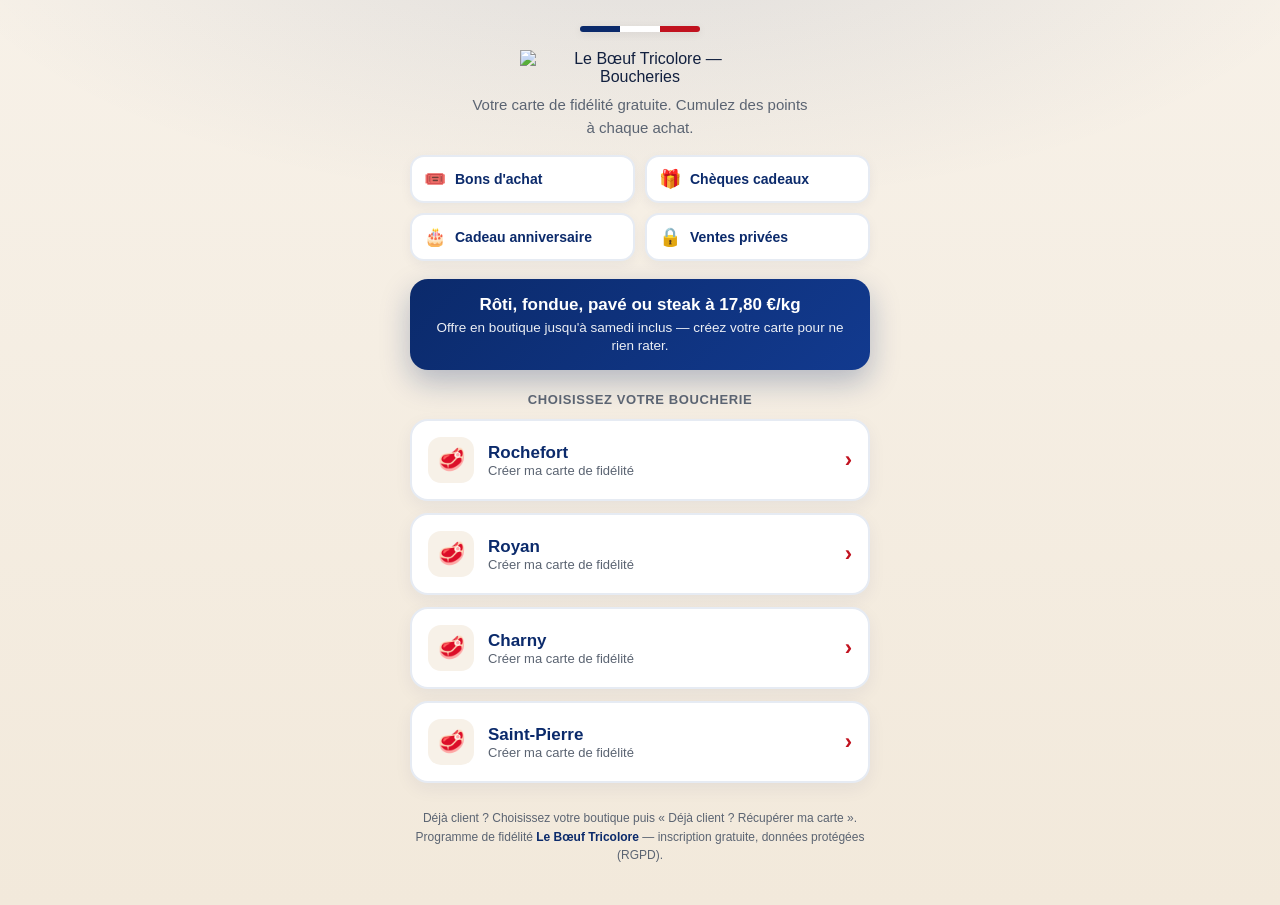
==== public/boeuf-tricolore.html @ 757d2f98 "Boeuf Tricolore campagne: vrai logo via URL officielle (net, HD)" ====
<!doctype html>
<html lang="fr">
<head>
<meta charset="utf-8">
<meta name="viewport" content="width=device-width, initial-scale=1, viewport-fit=cover">
<meta name="robots" content="noindex, nofollow">
<title>Le Bœuf Tricolore — Ma carte de fidélité</title>
<meta name="theme-color" content="#0B2A6B">
<style>
  :root{
    --navy:#0B2A6B; --navy-d:#081f4f; --red:#C1121F; --white:#ffffff;
    --cream:#f7f1e8; --ink:#12203f; --grey:#5b6472; --line:#e6ebf3;
  }
  *{box-sizing:border-box; -webkit-tap-highlight-color:transparent}
  html,body{margin:0}
  body{
    font-family:-apple-system,BlinkMacSystemFont,"Segoe UI",Roboto,Arial,sans-serif;
    color:var(--ink); min-height:100dvh;
    background:
      radial-gradient(1200px 500px at 50% -10%, rgba(11,42,107,.10), transparent 60%),
      linear-gradient(180deg, var(--cream), #f2e9db);
    display:flex; align-items:flex-start; justify-content:center; padding:26px 18px 40px;
  }
  .wrap{width:100%; max-width:460px}

  /* Bandeau tricolore */
  .flag{height:6px;border-radius:999px;overflow:hidden;display:flex;margin:0 auto 18px;max-width:120px;box-shadow:0 2px 8px rgba(0,0,0,.08)}
  .flag i{flex:1}.flag .b{background:#0B2A6B}.flag .w{background:#fff}.flag .r{background:#C1121F}

  .brand{text-align:center;margin-bottom:6px}
  .logo{
    width:82px;height:82px;border-radius:22px;margin:0 auto 14px;
    background:linear-gradient(160deg,var(--navy),var(--navy-d));
    color:#fff;display:flex;align-items:center;justify-content:center;
    font-weight:900;font-size:38px;letter-spacing:1px;
    box-shadow:0 14px 34px rgba(11,42,107,.35);
  }
  .logo-img{display:block;width:100%;max-width:240px;height:auto;margin:0 auto 8px}
  h1{font-size:25px;line-height:1.15;text-align:center;margin:6px 0 2px;color:var(--navy);font-weight:900}
  h1 .tri{color:var(--red)}
  .sub{text-align:center;color:var(--grey);font-size:15px;margin:0 auto 4px;max-width:340px;line-height:1.5}

  .perks{list-style:none;padding:0;margin:16px 0 2px;display:grid;grid-template-columns:1fr 1fr;gap:10px}
  .perks li{display:flex;align-items:center;gap:9px;background:#fff;border:2px solid var(--line);
    border-radius:14px;padding:11px 12px;font-size:14px;font-weight:700;color:var(--navy);
    box-shadow:0 4px 12px rgba(11,42,107,.05)}
  .perks li span{font-size:18px}

  .promo{
    margin:18px 0 20px;padding:16px 18px;border-radius:18px;
    background:linear-gradient(135deg,#0B2A6B,#123a8f);color:#fff;
    box-shadow:0 12px 30px rgba(11,42,107,.28);text-align:center
  }
  .promo b{display:block;font-size:17px;margin-bottom:3px}
  .promo span{font-size:13.5px;opacity:.92}

  .pick{font-size:13px;text-transform:uppercase;letter-spacing:.6px;color:var(--grey);
    font-weight:800;text-align:center;margin:22px 0 12px}

  .shops{display:grid;gap:12px}
  a.shop{
    display:flex;align-items:center;gap:14px;text-decoration:none;color:var(--ink);
    background:#fff;border:2px solid var(--line);border-radius:18px;padding:16px 16px;
    box-shadow:0 6px 18px rgba(11,42,107,.06);transition:transform .07s,border-color .15s,box-shadow .15s
  }
  a.shop:hover{border-color:var(--navy);box-shadow:0 12px 26px rgba(11,42,107,.14)}
  a.shop:active{transform:translateY(2px)}
  a.shop .pin{
    width:46px;height:46px;border-radius:13px;flex:0 0 auto;
    background:var(--cream);color:var(--navy);display:flex;align-items:center;justify-content:center;
    font-size:22px
  }
  a.shop .t{flex:1;min-width:0}
  a.shop .t b{display:block;font-size:17px;color:var(--navy);font-weight:800}
  a.shop .t span{display:block;font-size:13px;color:var(--grey)}
  a.shop .go{color:var(--red);font-size:22px;font-weight:900;flex:0 0 auto}

  .foot{margin-top:26px;text-align:center;color:var(--grey);font-size:12px;line-height:1.55}
  .foot b{color:var(--navy)}
</style>
</head>
<body>
  <div class="wrap">
    <div class="flag"><i class="b"></i><i class="w"></i><i class="r"></i></div>

    <div class="brand">
      <img class="logo-img" src="https://www.boucherie-rochefort.fr/assets/img/logo-boeuf-tricolore.png" alt="Le Bœuf Tricolore — Boucheries">
      <p class="sub">Votre carte de fidélité gratuite. Cumulez des points à chaque achat.</p>
    </div>

    <ul class="perks">
      <li><span>🎟️</span> Bons d'achat</li>
      <li><span>🎁</span> Chèques cadeaux</li>
      <li><span>🎂</span> Cadeau anniversaire</li>
      <li><span>🔒</span> Ventes privées</li>
    </ul>

    <div class="promo">
      <b>Rôti, fondue, pavé ou steak à 17,80 €/kg</b>
      <span>Offre en boutique jusqu'à samedi inclus — créez votre carte pour ne rien rater.</span>
    </div>

    <div class="pick">Choisissez votre boucherie</div>

    <div class="shops">
      <a class="shop" href="https://admin.my-foxengine.com/inscription.html?b=Rochefort">
        <span class="pin">🥩</span><span class="t"><b>Rochefort</b><span>Créer ma carte de fidélité</span></span><span class="go">›</span>
      </a>
      <a class="shop" href="https://admin.my-foxengine.com/inscription.html?b=Royan">
        <span class="pin">🥩</span><span class="t"><b>Royan</b><span>Créer ma carte de fidélité</span></span><span class="go">›</span>
      </a>
      <a class="shop" href="https://admin.my-foxengine.com/inscription.html?b=Charny">
        <span class="pin">🥩</span><span class="t"><b>Charny</b><span>Créer ma carte de fidélité</span></span><span class="go">›</span>
      </a>
      <a class="shop" href="https://admin.my-foxengine.com/inscription.html?b=Saint-Pierre">
        <span class="pin">🥩</span><span class="t"><b>Saint-Pierre</b><span>Créer ma carte de fidélité</span></span><span class="go">›</span>
      </a>
    </div>

    <div class="foot">
      Déjà client ? Choisissez votre boutique puis « Déjà client ? Récupérer ma carte ».<br>
      Programme de fidélité <b>Le Bœuf Tricolore</b> — inscription gratuite, données protégées (RGPD).
    </div>
  </div>
</body>
</html>
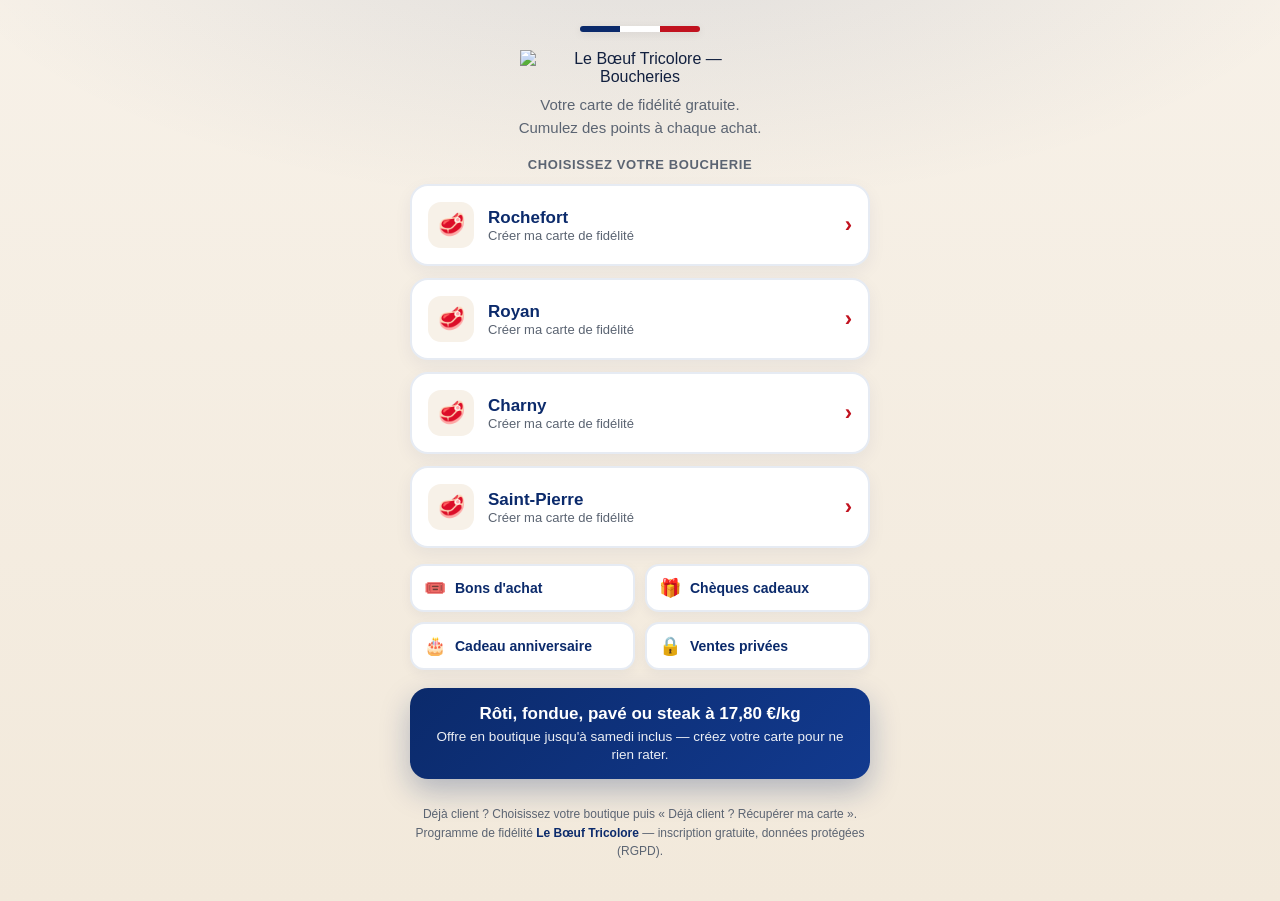
==== commit eaf9789d: "Boeuf Tricolore campagne: boutiques remontees sous le sous-titre + sous-titre sur 2 lignes" ====
--- a/public/boeuf-tricolore.html
+++ b/public/boeuf-tricolore.html
@@ -55,7 +55,7 @@
   .promo span{font-size:13.5px;opacity:.92}
 
   .pick{font-size:13px;text-transform:uppercase;letter-spacing:.6px;color:var(--grey);
-    font-weight:800;text-align:center;margin:22px 0 12px}
+    font-weight:800;text-align:center;margin:18px 0 12px}
 
   .shops{display:grid;gap:12px}
   a.shop{
@@ -85,19 +85,7 @@
 
     <div class="brand">
       <img class="logo-img" src="https://www.boucherie-rochefort.fr/assets/img/logo-boeuf-tricolore.png" alt="Le Bœuf Tricolore — Boucheries">
-      <p class="sub">Votre carte de fidélité gratuite. Cumulez des points à chaque achat.</p>
-    </div>
-
-    <ul class="perks">
-      <li><span>🎟️</span> Bons d'achat</li>
-      <li><span>🎁</span> Chèques cadeaux</li>
-      <li><span>🎂</span> Cadeau anniversaire</li>
-      <li><span>🔒</span> Ventes privées</li>
-    </ul>
-
-    <div class="promo">
-      <b>Rôti, fondue, pavé ou steak à 17,80 €/kg</b>
-      <span>Offre en boutique jusqu'à samedi inclus — créez votre carte pour ne rien rater.</span>
+      <p class="sub">Votre carte de fidélité gratuite.<br>Cumulez des points à chaque achat.</p>
     </div>
 
     <div class="pick">Choisissez votre boucherie</div>
@@ -117,6 +105,18 @@
       </a>
     </div>
 
+    <ul class="perks">
+      <li><span>🎟️</span> Bons d'achat</li>
+      <li><span>🎁</span> Chèques cadeaux</li>
+      <li><span>🎂</span> Cadeau anniversaire</li>
+      <li><span>🔒</span> Ventes privées</li>
+    </ul>
+
+    <div class="promo">
+      <b>Rôti, fondue, pavé ou steak à 17,80 €/kg</b>
+      <span>Offre en boutique jusqu'à samedi inclus — créez votre carte pour ne rien rater.</span>
+    </div>
+
     <div class="foot">
       Déjà client ? Choisissez votre boutique puis « Déjà client ? Récupérer ma carte ».<br>
       Programme de fidélité <b>Le Bœuf Tricolore</b> — inscription gratuite, données protégées (RGPD).
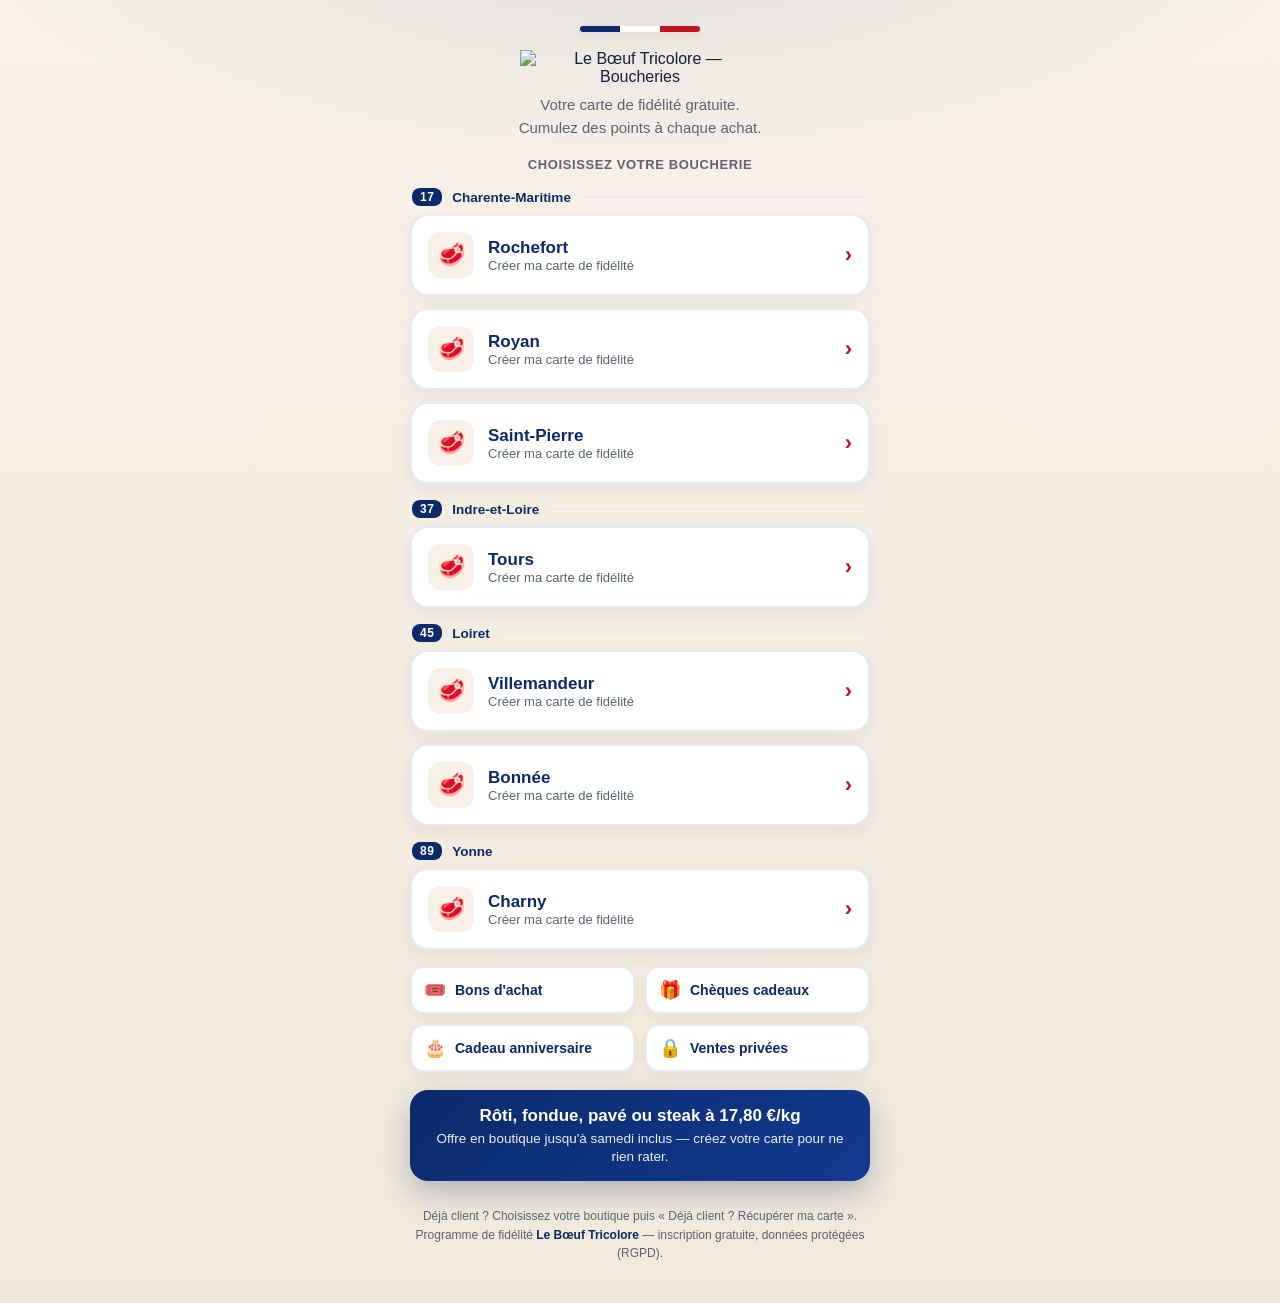
==== commit f172b5a9: "Hub campagne: tri par departement + ajout Tours, Villemandeur, Bonnee" ====
--- a/public/boeuf-tricolore.html
+++ b/public/boeuf-tricolore.html
@@ -22,30 +22,16 @@
     display:flex; align-items:flex-start; justify-content:center; padding:26px 18px 40px;
   }
   .wrap{width:100%; max-width:460px}
-
-  /* Bandeau tricolore */
   .flag{height:6px;border-radius:999px;overflow:hidden;display:flex;margin:0 auto 18px;max-width:120px;box-shadow:0 2px 8px rgba(0,0,0,.08)}
   .flag i{flex:1}.flag .b{background:#0B2A6B}.flag .w{background:#fff}.flag .r{background:#C1121F}
-
   .brand{text-align:center;margin-bottom:6px}
-  .logo{
-    width:82px;height:82px;border-radius:22px;margin:0 auto 14px;
-    background:linear-gradient(160deg,var(--navy),var(--navy-d));
-    color:#fff;display:flex;align-items:center;justify-content:center;
-    font-weight:900;font-size:38px;letter-spacing:1px;
-    box-shadow:0 14px 34px rgba(11,42,107,.35);
-  }
   .logo-img{display:block;width:100%;max-width:240px;height:auto;margin:0 auto 8px}
-  h1{font-size:25px;line-height:1.15;text-align:center;margin:6px 0 2px;color:var(--navy);font-weight:900}
-  h1 .tri{color:var(--red)}
   .sub{text-align:center;color:var(--grey);font-size:15px;margin:0 auto 4px;max-width:340px;line-height:1.5}
-
   .perks{list-style:none;padding:0;margin:16px 0 2px;display:grid;grid-template-columns:1fr 1fr;gap:10px}
   .perks li{display:flex;align-items:center;gap:9px;background:#fff;border:2px solid var(--line);
     border-radius:14px;padding:11px 12px;font-size:14px;font-weight:700;color:var(--navy);
     box-shadow:0 4px 12px rgba(11,42,107,.05)}
   .perks li span{font-size:18px}
-
   .promo{
     margin:18px 0 20px;padding:16px 18px;border-radius:18px;
     background:linear-gradient(135deg,#0B2A6B,#123a8f);color:#fff;
@@ -53,10 +39,11 @@
   }
   .promo b{display:block;font-size:17px;margin-bottom:3px}
   .promo span{font-size:13.5px;opacity:.92}
-
   .pick{font-size:13px;text-transform:uppercase;letter-spacing:.6px;color:var(--grey);
-    font-weight:800;text-align:center;margin:18px 0 12px}
-
+    font-weight:800;text-align:center;margin:18px 0 6px}
+  .dept{display:flex;align-items:center;gap:10px;margin:16px 2px 8px;color:var(--navy);font-weight:800;font-size:13.5px}
+  .dept .num{background:var(--navy);color:#fff;border-radius:8px;padding:2px 8px;font-size:12px;letter-spacing:.5px}
+  .dept .ln{flex:1;height:2px;background:var(--line);border-radius:2px}
   .shops{display:grid;gap:12px}
   a.shop{
     display:flex;align-items:center;gap:14px;text-decoration:none;color:var(--ink);
@@ -74,7 +61,6 @@
   a.shop .t b{display:block;font-size:17px;color:var(--navy);font-weight:800}
   a.shop .t span{display:block;font-size:13px;color:var(--grey)}
   a.shop .go{color:var(--red);font-size:22px;font-weight:900;flex:0 0 auto}
-
   .foot{margin-top:26px;text-align:center;color:var(--grey);font-size:12px;line-height:1.55}
   .foot b{color:var(--navy)}
 </style>
@@ -90,6 +76,7 @@
 
     <div class="pick">Choisissez votre boucherie</div>
 
+    <div class="dept"><span class="num">17</span> Charente-Maritime <span class="ln"></span></div>
     <div class="shops">
       <a class="shop" href="https://admin.my-foxengine.com/inscription.html?b=Rochefort">
         <span class="pin">🥩</span><span class="t"><b>Rochefort</b><span>Créer ma carte de fidélité</span></span><span class="go">›</span>
@@ -97,11 +84,32 @@
       <a class="shop" href="https://admin.my-foxengine.com/inscription.html?b=Royan">
         <span class="pin">🥩</span><span class="t"><b>Royan</b><span>Créer ma carte de fidélité</span></span><span class="go">›</span>
       </a>
+      <a class="shop" href="https://admin.my-foxengine.com/inscription.html?b=Saint-Pierre">
+        <span class="pin">🥩</span><span class="t"><b>Saint-Pierre</b><span>Créer ma carte de fidélité</span></span><span class="go">›</span>
+      </a>
+    </div>
+
+    <div class="dept"><span class="num">37</span> Indre-et-Loire <span class="ln"></span></div>
+    <div class="shops">
+      <a class="shop" href="https://admin.my-foxengine.com/inscription.html?b=Tours">
+        <span class="pin">🥩</span><span class="t"><b>Tours</b><span>Créer ma carte de fidélité</span></span><span class="go">›</span>
+      </a>
+    </div>
+
+    <div class="dept"><span class="num">45</span> Loiret <span class="ln"></span></div>
+    <div class="shops">
+      <a class="shop" href="https://admin.my-foxengine.com/inscription.html?b=Villemandeur">
+        <span class="pin">🥩</span><span class="t"><b>Villemandeur</b><span>Créer ma carte de fidélité</span></span><span class="go">›</span>
+      </a>
+      <a class="shop" href="https://admin.my-foxengine.com/inscription.html?b=Bonnee">
+        <span class="pin">🥩</span><span class="t"><b>Bonnée</b><span>Créer ma carte de fidélité</span></span><span class="go">›</span>
+      </a>
+    </div>
+
+    <div class="dept"><span class="num">89</span> Yonne <span class="ln"></span></div>
+    <div class="shops">
       <a class="shop" href="https://admin.my-foxengine.com/inscription.html?b=Charny">
         <span class="pin">🥩</span><span class="t"><b>Charny</b><span>Créer ma carte de fidélité</span></span><span class="go">›</span>
-      </a>
-      <a class="shop" href="https://admin.my-foxengine.com/inscription.html?b=Saint-Pierre">
-        <span class="pin">🥩</span><span class="t"><b>Saint-Pierre</b><span>Créer ma carte de fidélité</span></span><span class="go">›</span>
       </a>
     </div>
 
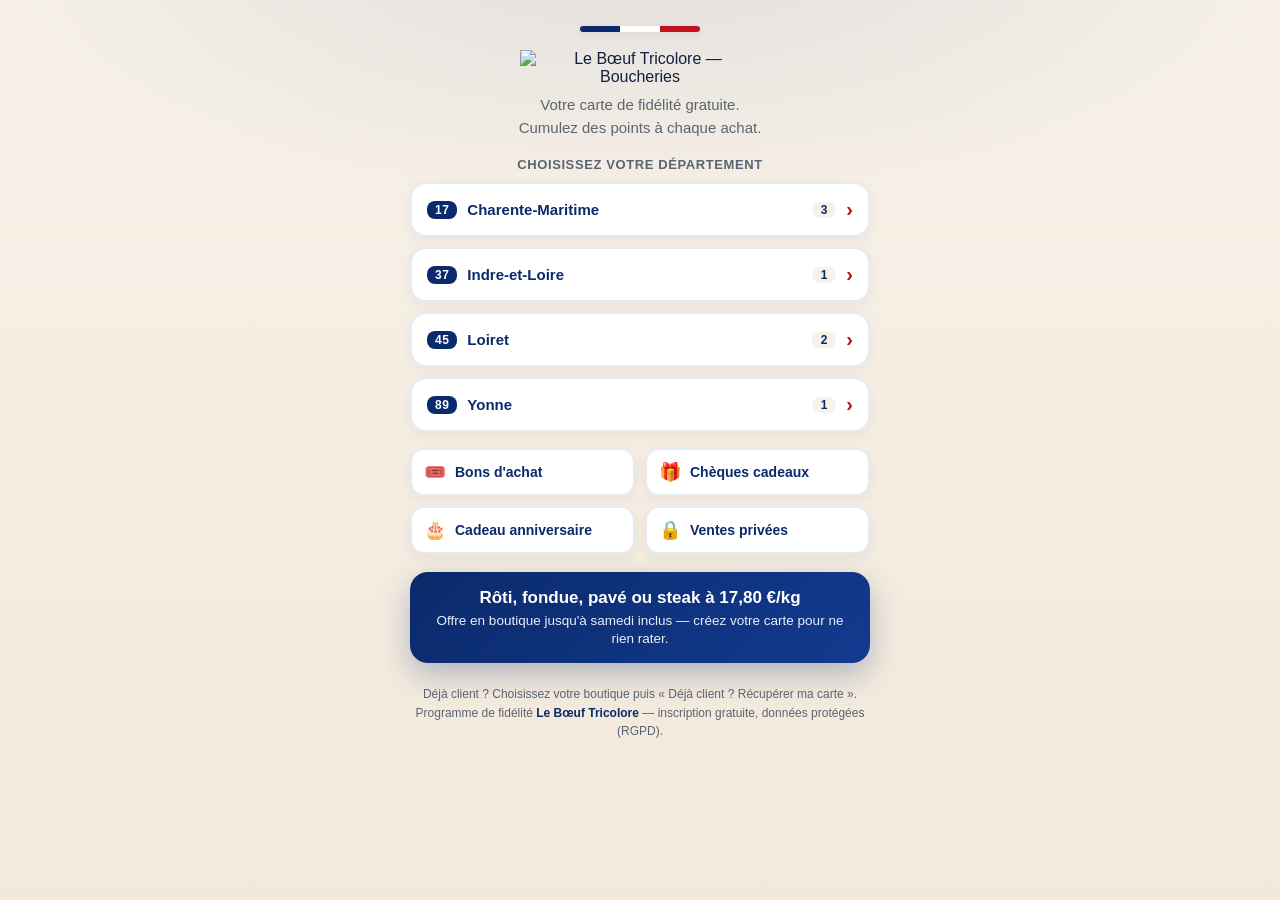
==== commit dae671dc: "Hub campagne: departements repliables (accordeon) + compteur" ====
--- a/public/boeuf-tricolore.html
+++ b/public/boeuf-tricolore.html
@@ -40,28 +40,35 @@
   .promo b{display:block;font-size:17px;margin-bottom:3px}
   .promo span{font-size:13.5px;opacity:.92}
   .pick{font-size:13px;text-transform:uppercase;letter-spacing:.6px;color:var(--grey);
-    font-weight:800;text-align:center;margin:18px 0 6px}
-  .dept{display:flex;align-items:center;gap:10px;margin:16px 2px 8px;color:var(--navy);font-weight:800;font-size:13.5px}
-  .dept .num{background:var(--navy);color:#fff;border-radius:8px;padding:2px 8px;font-size:12px;letter-spacing:.5px}
-  .dept .ln{flex:1;height:2px;background:var(--line);border-radius:2px}
-  .shops{display:grid;gap:12px}
+    font-weight:800;text-align:center;margin:18px 0 10px}
+
+  .deptblock{border:2px solid var(--line);border-radius:16px;background:#fff;margin-bottom:10px;overflow:hidden;
+    box-shadow:0 4px 14px rgba(11,42,107,.05)}
+  summary.dept{list-style:none;cursor:pointer;display:flex;align-items:center;gap:10px;
+    padding:14px 15px;color:var(--navy);font-weight:800;font-size:15px;user-select:none}
+  summary.dept::-webkit-details-marker{display:none}
+  summary.dept .num{background:var(--navy);color:#fff;border-radius:8px;padding:2px 8px;font-size:12px;letter-spacing:.5px;flex:0 0 auto}
+  summary.dept .nm{flex:1}
+  summary.dept .cnt{background:var(--cream);color:var(--navy);border-radius:999px;padding:1px 9px;font-size:12px}
+  summary.dept .chev{color:var(--red);font-size:20px;font-weight:900;transition:transform .18s}
+  .deptblock[open] summary.dept .chev{transform:rotate(90deg)}
+  .shops{display:grid;gap:10px;padding:0 12px 12px}
   a.shop{
     display:flex;align-items:center;gap:14px;text-decoration:none;color:var(--ink);
-    background:#fff;border:2px solid var(--line);border-radius:18px;padding:16px 16px;
-    box-shadow:0 6px 18px rgba(11,42,107,.06);transition:transform .07s,border-color .15s,box-shadow .15s
+    background:#fff;border:2px solid var(--line);border-radius:14px;padding:13px 14px;
+    transition:transform .07s,border-color .15s,box-shadow .15s
   }
-  a.shop:hover{border-color:var(--navy);box-shadow:0 12px 26px rgba(11,42,107,.14)}
+  a.shop:hover{border-color:var(--navy);box-shadow:0 10px 22px rgba(11,42,107,.12)}
   a.shop:active{transform:translateY(2px)}
   a.shop .pin{
-    width:46px;height:46px;border-radius:13px;flex:0 0 auto;
-    background:var(--cream);color:var(--navy);display:flex;align-items:center;justify-content:center;
-    font-size:22px
+    width:44px;height:44px;border-radius:12px;flex:0 0 auto;
+    background:var(--cream);color:var(--navy);display:flex;align-items:center;justify-content:center;font-size:21px
   }
   a.shop .t{flex:1;min-width:0}
-  a.shop .t b{display:block;font-size:17px;color:var(--navy);font-weight:800}
-  a.shop .t span{display:block;font-size:13px;color:var(--grey)}
-  a.shop .go{color:var(--red);font-size:22px;font-weight:900;flex:0 0 auto}
-  .foot{margin-top:26px;text-align:center;color:var(--grey);font-size:12px;line-height:1.55}
+  a.shop .t b{display:block;font-size:16px;color:var(--navy);font-weight:800}
+  a.shop .t span{display:block;font-size:12.5px;color:var(--grey)}
+  a.shop .go{color:var(--red);font-size:21px;font-weight:900;flex:0 0 auto}
+  .foot{margin-top:22px;text-align:center;color:var(--grey);font-size:12px;line-height:1.55}
   .foot b{color:var(--navy)}
 </style>
 </head>
@@ -74,44 +81,49 @@
       <p class="sub">Votre carte de fidélité gratuite.<br>Cumulez des points à chaque achat.</p>
     </div>
 
-    <div class="pick">Choisissez votre boucherie</div>
+    <div class="pick">Choisissez votre département</div>
 
-    <div class="dept"><span class="num">17</span> Charente-Maritime <span class="ln"></span></div>
-    <div class="shops">
-      <a class="shop" href="https://admin.my-foxengine.com/inscription.html?b=Rochefort">
-        <span class="pin">🥩</span><span class="t"><b>Rochefort</b><span>Créer ma carte de fidélité</span></span><span class="go">›</span>
-      </a>
-      <a class="shop" href="https://admin.my-foxengine.com/inscription.html?b=Royan">
-        <span class="pin">🥩</span><span class="t"><b>Royan</b><span>Créer ma carte de fidélité</span></span><span class="go">›</span>
-      </a>
-      <a class="shop" href="https://admin.my-foxengine.com/inscription.html?b=Saint-Pierre">
-        <span class="pin">🥩</span><span class="t"><b>Saint-Pierre</b><span>Créer ma carte de fidélité</span></span><span class="go">›</span>
-      </a>
-    </div>
-
-    <div class="dept"><span class="num">37</span> Indre-et-Loire <span class="ln"></span></div>
-    <div class="shops">
-      <a class="shop" href="https://admin.my-foxengine.com/inscription.html?b=Tours">
-        <span class="pin">🥩</span><span class="t"><b>Tours</b><span>Créer ma carte de fidélité</span></span><span class="go">›</span>
-      </a>
-    </div>
-
-    <div class="dept"><span class="num">45</span> Loiret <span class="ln"></span></div>
-    <div class="shops">
-      <a class="shop" href="https://admin.my-foxengine.com/inscription.html?b=Villemandeur">
-        <span class="pin">🥩</span><span class="t"><b>Villemandeur</b><span>Créer ma carte de fidélité</span></span><span class="go">›</span>
-      </a>
-      <a class="shop" href="https://admin.my-foxengine.com/inscription.html?b=Bonnee">
-        <span class="pin">🥩</span><span class="t"><b>Bonnée</b><span>Créer ma carte de fidélité</span></span><span class="go">›</span>
-      </a>
-    </div>
-
-    <div class="dept"><span class="num">89</span> Yonne <span class="ln"></span></div>
-    <div class="shops">
-      <a class="shop" href="https://admin.my-foxengine.com/inscription.html?b=Charny">
-        <span class="pin">🥩</span><span class="t"><b>Charny</b><span>Créer ma carte de fidélité</span></span><span class="go">›</span>
-      </a>
-    </div>
+    <details class="deptblock">
+      <summary class="dept"><span class="num">17</span><span class="nm">Charente-Maritime</span><span class="cnt">3</span><span class="chev">›</span></summary>
+      <div class="shops">
+        <a class="shop" href="https://admin.my-foxengine.com/inscription.html?b=Rochefort">
+          <span class="pin">🥩</span><span class="t"><b>Rochefort</b><span>Créer ma carte de fidélité</span></span><span class="go">›</span>
+        </a>
+        <a class="shop" href="https://admin.my-foxengine.com/inscription.html?b=Royan">
+          <span class="pin">🥩</span><span class="t"><b>Royan</b><span>Créer ma carte de fidélité</span></span><span class="go">›</span>
+        </a>
+        <a class="shop" href="https://admin.my-foxengine.com/inscription.html?b=Saint-Pierre">
+          <span class="pin">🥩</span><span class="t"><b>Saint-Pierre</b><span>Créer ma carte de fidélité</span></span><span class="go">›</span>
+        </a>
+      </div>
+    </details>
+    <details class="deptblock">
+      <summary class="dept"><span class="num">37</span><span class="nm">Indre-et-Loire</span><span class="cnt">1</span><span class="chev">›</span></summary>
+      <div class="shops">
+        <a class="shop" href="https://admin.my-foxengine.com/inscription.html?b=Tours">
+          <span class="pin">🥩</span><span class="t"><b>Tours</b><span>Créer ma carte de fidélité</span></span><span class="go">›</span>
+        </a>
+      </div>
+    </details>
+    <details class="deptblock">
+      <summary class="dept"><span class="num">45</span><span class="nm">Loiret</span><span class="cnt">2</span><span class="chev">›</span></summary>
+      <div class="shops">
+        <a class="shop" href="https://admin.my-foxengine.com/inscription.html?b=Villemandeur">
+          <span class="pin">🥩</span><span class="t"><b>Villemandeur</b><span>Créer ma carte de fidélité</span></span><span class="go">›</span>
+        </a>
+        <a class="shop" href="https://admin.my-foxengine.com/inscription.html?b=Bonnee">
+          <span class="pin">🥩</span><span class="t"><b>Bonnée</b><span>Créer ma carte de fidélité</span></span><span class="go">›</span>
+        </a>
+      </div>
+    </details>
+    <details class="deptblock">
+      <summary class="dept"><span class="num">89</span><span class="nm">Yonne</span><span class="cnt">1</span><span class="chev">›</span></summary>
+      <div class="shops">
+        <a class="shop" href="https://admin.my-foxengine.com/inscription.html?b=Charny">
+          <span class="pin">🥩</span><span class="t"><b>Charny</b><span>Créer ma carte de fidélité</span></span><span class="go">›</span>
+        </a>
+      </div>
+    </details>
 
     <ul class="perks">
       <li><span>🎟️</span> Bons d'achat</li>
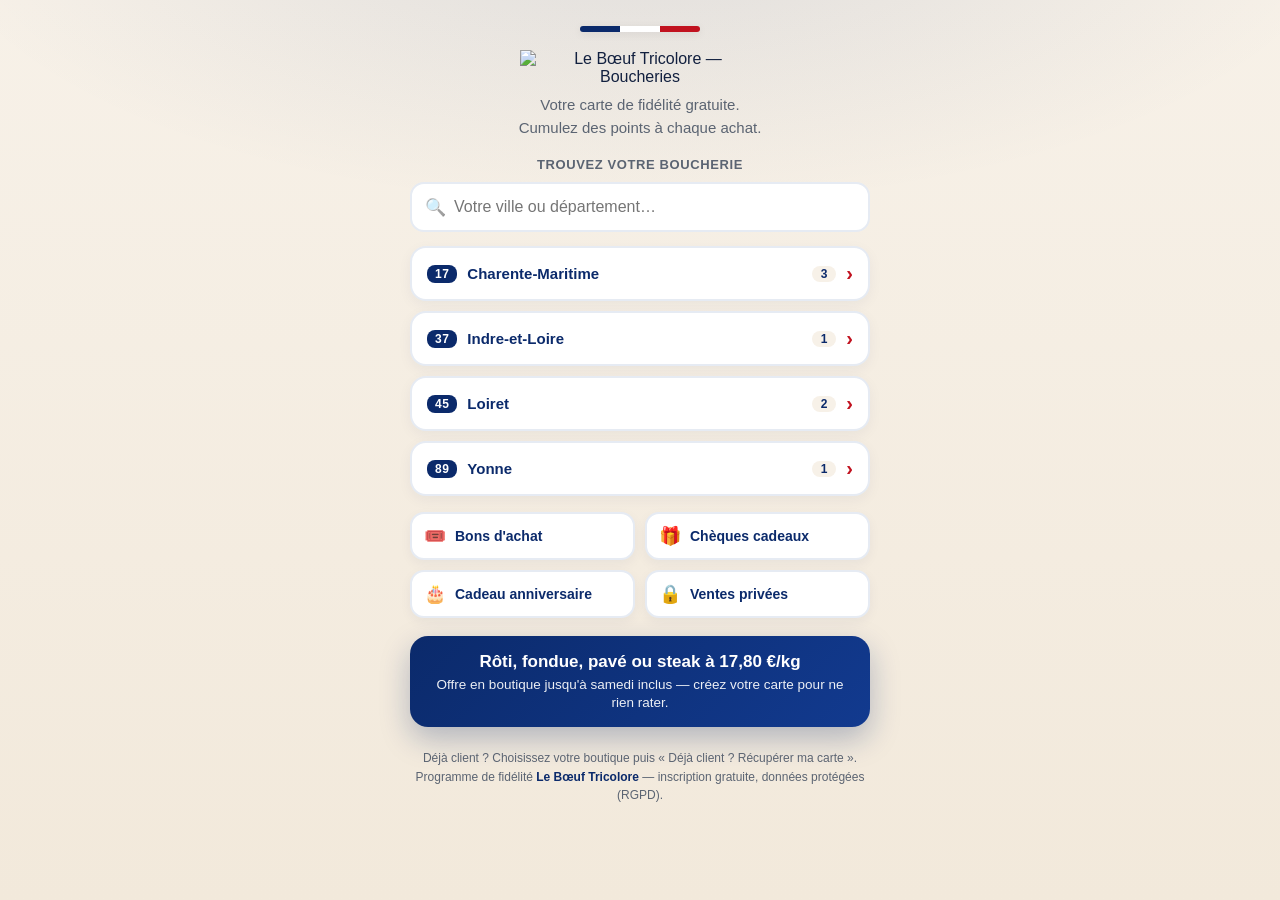
==== commit 1e657737: "Hub campagne: recherche par ville en direct + accordeon departements (moderne)" ====
--- a/public/boeuf-tricolore.html
+++ b/public/boeuf-tricolore.html
@@ -42,6 +42,15 @@
   .pick{font-size:13px;text-transform:uppercase;letter-spacing:.6px;color:var(--grey);
     font-weight:800;text-align:center;margin:18px 0 10px}
 
+  .searchbox{position:relative;margin:0 0 14px}
+  .searchbox .ic{position:absolute;left:15px;top:50%;transform:translateY(-50%);font-size:17px;opacity:.6}
+  #q{width:100%;padding:14px 40px 14px 42px;border:2px solid var(--line);border-radius:14px;
+     font-size:16px;background:#fff;color:var(--ink);outline:none}
+  #q:focus{border-color:var(--navy);box-shadow:0 0 0 4px rgba(11,42,107,.10)}
+  .searchbox .clr{position:absolute;right:10px;top:50%;transform:translateY(-50%);border:0;background:var(--cream);
+     color:var(--navy);width:26px;height:26px;border-radius:999px;font-size:15px;cursor:pointer;display:none}
+  .searchbox.has .clr{display:block}
+
   .deptblock{border:2px solid var(--line);border-radius:16px;background:#fff;margin-bottom:10px;overflow:hidden;
     box-shadow:0 4px 14px rgba(11,42,107,.05)}
   summary.dept{list-style:none;cursor:pointer;display:flex;align-items:center;gap:10px;
@@ -68,6 +77,8 @@
   a.shop .t b{display:block;font-size:16px;color:var(--navy);font-weight:800}
   a.shop .t span{display:block;font-size:12.5px;color:var(--grey)}
   a.shop .go{color:var(--red);font-size:21px;font-weight:900;flex:0 0 auto}
+  .hide{display:none !important}
+  #noresult{display:none;text-align:center;color:var(--grey);font-size:14px;padding:6px 0 2px}
   .foot{margin-top:22px;text-align:center;color:var(--grey);font-size:12px;line-height:1.55}
   .foot b{color:var(--navy)}
 </style>
@@ -81,49 +92,58 @@
       <p class="sub">Votre carte de fidélité gratuite.<br>Cumulez des points à chaque achat.</p>
     </div>
 
-    <div class="pick">Choisissez votre département</div>
+    <div class="pick">Trouvez votre boucherie</div>
 
-    <details class="deptblock">
+    <div class="searchbox" id="sbox">
+      <span class="ic">🔍</span>
+      <input id="q" type="search" inputmode="search" autocomplete="off" placeholder="Votre ville ou département…">
+      <button class="clr" id="clr" type="button" aria-label="Effacer">✕</button>
+    </div>
+
+    <div id="list">
+    <details class="deptblock" data-dept="17 charente-maritime">
       <summary class="dept"><span class="num">17</span><span class="nm">Charente-Maritime</span><span class="cnt">3</span><span class="chev">›</span></summary>
       <div class="shops">
-        <a class="shop" href="https://admin.my-foxengine.com/inscription.html?b=Rochefort">
+        <a class="shop" data-town="rochefort" href="https://admin.my-foxengine.com/inscription.html?b=Rochefort">
           <span class="pin">🥩</span><span class="t"><b>Rochefort</b><span>Créer ma carte de fidélité</span></span><span class="go">›</span>
         </a>
-        <a class="shop" href="https://admin.my-foxengine.com/inscription.html?b=Royan">
+        <a class="shop" data-town="royan" href="https://admin.my-foxengine.com/inscription.html?b=Royan">
           <span class="pin">🥩</span><span class="t"><b>Royan</b><span>Créer ma carte de fidélité</span></span><span class="go">›</span>
         </a>
-        <a class="shop" href="https://admin.my-foxengine.com/inscription.html?b=Saint-Pierre">
+        <a class="shop" data-town="saint-pierre oleron oléron" href="https://admin.my-foxengine.com/inscription.html?b=Saint-Pierre">
           <span class="pin">🥩</span><span class="t"><b>Saint-Pierre</b><span>Créer ma carte de fidélité</span></span><span class="go">›</span>
         </a>
       </div>
     </details>
-    <details class="deptblock">
+    <details class="deptblock" data-dept="37 indre-et-loire">
       <summary class="dept"><span class="num">37</span><span class="nm">Indre-et-Loire</span><span class="cnt">1</span><span class="chev">›</span></summary>
       <div class="shops">
-        <a class="shop" href="https://admin.my-foxengine.com/inscription.html?b=Tours">
+        <a class="shop" data-town="tours" href="https://admin.my-foxengine.com/inscription.html?b=Tours">
           <span class="pin">🥩</span><span class="t"><b>Tours</b><span>Créer ma carte de fidélité</span></span><span class="go">›</span>
         </a>
       </div>
     </details>
-    <details class="deptblock">
+    <details class="deptblock" data-dept="45 loiret">
       <summary class="dept"><span class="num">45</span><span class="nm">Loiret</span><span class="cnt">2</span><span class="chev">›</span></summary>
       <div class="shops">
-        <a class="shop" href="https://admin.my-foxengine.com/inscription.html?b=Villemandeur">
+        <a class="shop" data-town="villemandeur montargis amilly" href="https://admin.my-foxengine.com/inscription.html?b=Villemandeur">
           <span class="pin">🥩</span><span class="t"><b>Villemandeur</b><span>Créer ma carte de fidélité</span></span><span class="go">›</span>
         </a>
-        <a class="shop" href="https://admin.my-foxengine.com/inscription.html?b=Bonnee">
+        <a class="shop" data-town="bonnee bonnée sully" href="https://admin.my-foxengine.com/inscription.html?b=Bonnee">
           <span class="pin">🥩</span><span class="t"><b>Bonnée</b><span>Créer ma carte de fidélité</span></span><span class="go">›</span>
         </a>
       </div>
     </details>
-    <details class="deptblock">
+    <details class="deptblock" data-dept="89 yonne">
       <summary class="dept"><span class="num">89</span><span class="nm">Yonne</span><span class="cnt">1</span><span class="chev">›</span></summary>
       <div class="shops">
-        <a class="shop" href="https://admin.my-foxengine.com/inscription.html?b=Charny">
+        <a class="shop" data-town="charny puisaye" href="https://admin.my-foxengine.com/inscription.html?b=Charny">
           <span class="pin">🥩</span><span class="t"><b>Charny</b><span>Créer ma carte de fidélité</span></span><span class="go">›</span>
         </a>
       </div>
     </details>
+    </div>
+    <div id="noresult">Aucune boucherie trouvée. Essayez une autre ville ou département.</div>
 
     <ul class="perks">
       <li><span>🎟️</span> Bons d'achat</li>
@@ -142,5 +162,36 @@
       Programme de fidélité <b>Le Bœuf Tricolore</b> — inscription gratuite, données protégées (RGPD).
     </div>
   </div>
+
+<script>
+(function(){
+  var q=document.getElementById('q'), clr=document.getElementById('clr'),
+      sbox=document.getElementById('sbox'), nores=document.getElementById('noresult'),
+      blocks=[].slice.call(document.querySelectorAll('.deptblock'));
+  function norm(s){return (s||'').toLowerCase().normalize('NFD').replace(/[̀-ͯ]/g,'');}
+  function apply(){
+    var v=norm(q.value.trim());
+    sbox.classList.toggle('has', q.value.length>0);
+    var anyBlock=false;
+    blocks.forEach(function(bl){
+      var dept=norm(bl.getAttribute('data-dept'));
+      var shops=[].slice.call(bl.querySelectorAll('a.shop'));
+      var vis=0;
+      shops.forEach(function(a){
+        var hay=norm(a.getAttribute('data-town'))+' '+dept;
+        var ok = v==='' || hay.indexOf(v)>-1;
+        a.classList.toggle('hide', !ok);
+        if(ok) vis++;
+      });
+      if(v===''){ bl.classList.remove('hide'); bl.open=false; anyBlock=true; }
+      else { var show=vis>0; bl.classList.toggle('hide', !show); bl.open=show; if(show) anyBlock=true; }
+    });
+    nores.style.display = (v!=='' && !anyBlock) ? 'block' : 'none';
+  }
+  q.addEventListener('input', apply);
+  clr.addEventListener('click', function(){ q.value=''; apply(); q.focus(); });
+  apply();
+})();
+</script>
 </body>
 </html>
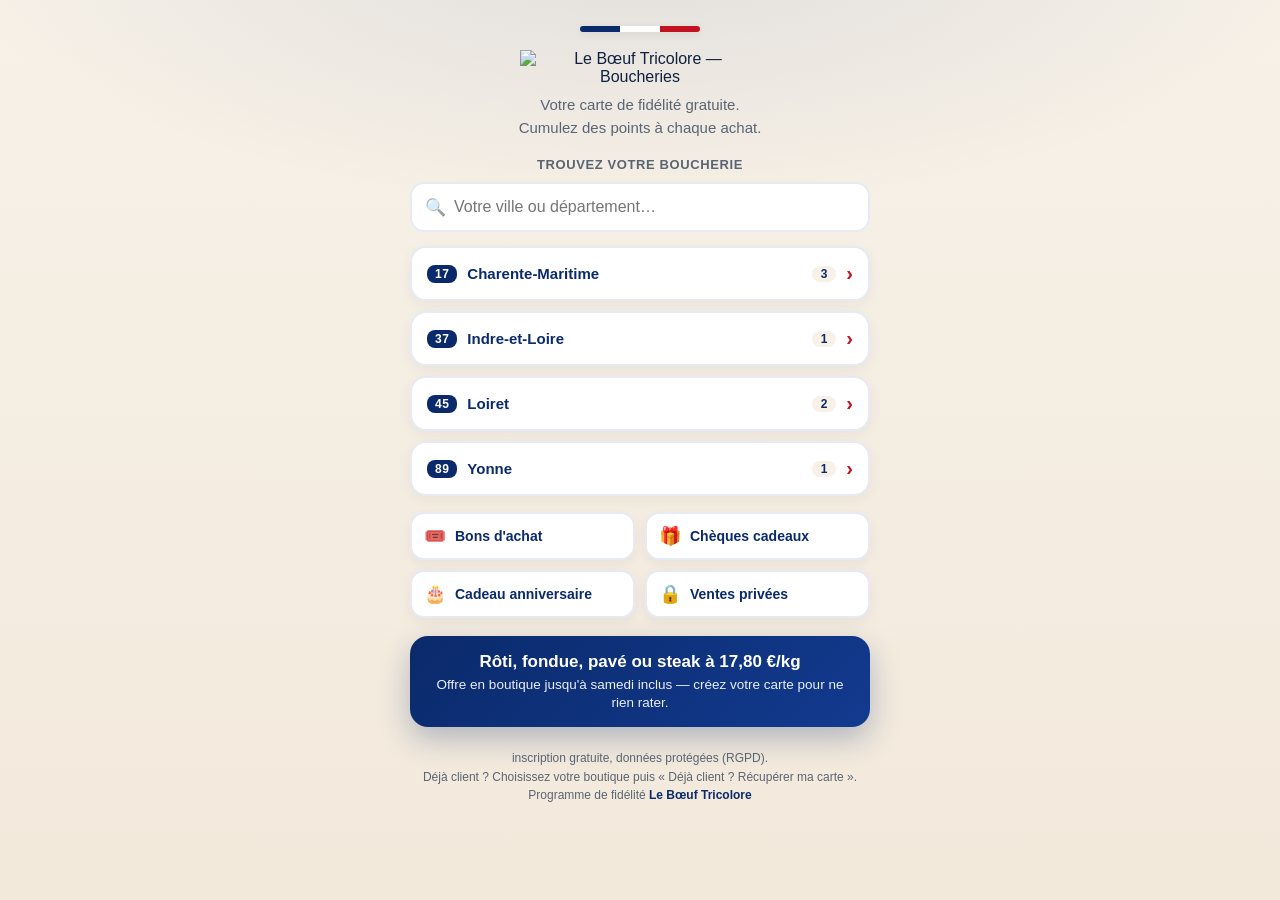
==== commit be837510: "Hub campagne: pied de page 3 lignes (sans tiret) + accordeon exclusif" ====
--- a/public/boeuf-tricolore.html
+++ b/public/boeuf-tricolore.html
@@ -158,8 +158,9 @@
     </div>
 
     <div class="foot">
+      inscription gratuite, données protégées (RGPD).<br>
       Déjà client ? Choisissez votre boutique puis « Déjà client ? Récupérer ma carte ».<br>
-      Programme de fidélité <b>Le Bœuf Tricolore</b> — inscription gratuite, données protégées (RGPD).
+      Programme de fidélité <b>Le Bœuf Tricolore</b>
     </div>
   </div>
 
@@ -168,8 +169,10 @@
   var q=document.getElementById('q'), clr=document.getElementById('clr'),
       sbox=document.getElementById('sbox'), nores=document.getElementById('noresult'),
       blocks=[].slice.call(document.querySelectorAll('.deptblock'));
+  var suppress=false;
   function norm(s){return (s||'').toLowerCase().normalize('NFD').replace(/[̀-ͯ]/g,'');}
   function apply(){
+    suppress=true;
     var v=norm(q.value.trim());
     sbox.classList.toggle('has', q.value.length>0);
     var anyBlock=false;
@@ -187,7 +190,15 @@
       else { var show=vis>0; bl.classList.toggle('hide', !show); bl.open=show; if(show) anyBlock=true; }
     });
     nores.style.display = (v!=='' && !anyBlock) ? 'block' : 'none';
-  }
+    suppress=false;
+  }
+  blocks.forEach(function(bl){
+    bl.addEventListener('toggle', function(){
+      if(bl.open && !suppress){
+        blocks.forEach(function(o){ if(o!==bl) o.open=false; });
+      }
+    });
+  });
   q.addEventListener('input', apply);
   clr.addEventListener('click', function(){ q.value=''; apply(); q.focus(); });
   apply();
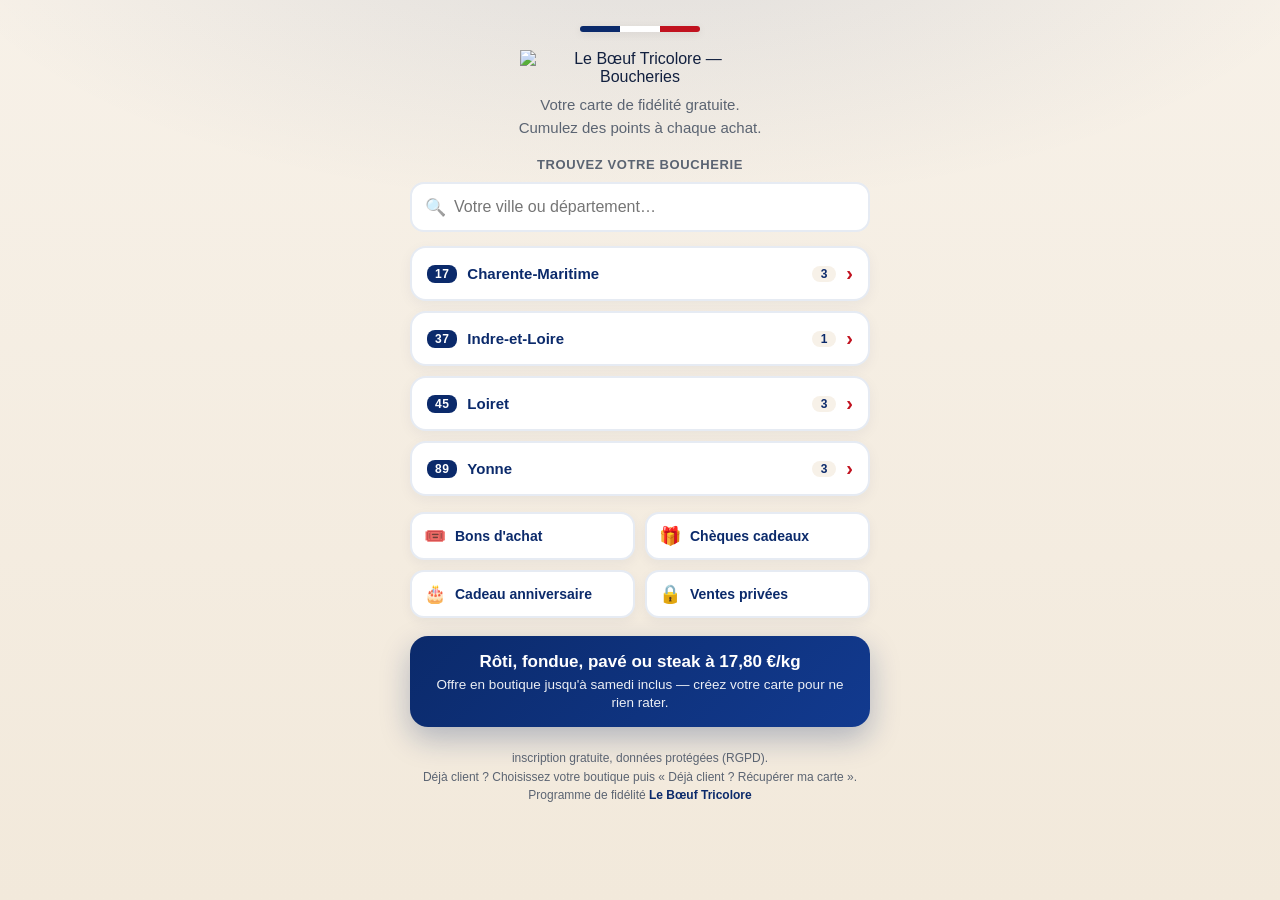
==== commit 7823922b: "Ajout boucheries Saran (45), Paron et Joigny (89) sur la page d'entrée BBT Co-Authored-By: Claude Op" ====
--- a/public/boeuf-tricolore.html
+++ b/public/boeuf-tricolore.html
@@ -124,21 +124,30 @@
       </div>
     </details>
     <details class="deptblock" data-dept="45 loiret">
-      <summary class="dept"><span class="num">45</span><span class="nm">Loiret</span><span class="cnt">2</span><span class="chev">›</span></summary>
+      <summary class="dept"><span class="num">45</span><span class="nm">Loiret</span><span class="cnt">3</span><span class="chev">›</span></summary>
       <div class="shops">
         <a class="shop" data-town="villemandeur montargis amilly" href="https://admin.my-foxengine.com/inscription.html?b=Villemandeur">
           <span class="pin">🥩</span><span class="t"><b>Villemandeur</b><span>Créer ma carte de fidélité</span></span><span class="go">›</span>
         </a>
+        <a class="shop" data-town="saran orleans orléans" href="https://admin.my-foxengine.com/inscription.html?b=Saran">
+          <span class="pin">🥩</span><span class="t"><b>Saran</b><span>Créer ma carte de fidélité</span></span><span class="go">›</span>
+        </a>
         <a class="shop" data-town="bonnee bonnée sully" href="https://admin.my-foxengine.com/inscription.html?b=Bonnee">
           <span class="pin">🥩</span><span class="t"><b>Bonnée</b><span>Créer ma carte de fidélité</span></span><span class="go">›</span>
         </a>
       </div>
     </details>
     <details class="deptblock" data-dept="89 yonne">
-      <summary class="dept"><span class="num">89</span><span class="nm">Yonne</span><span class="cnt">1</span><span class="chev">›</span></summary>
-      <div class="shops">
+      <summary class="dept"><span class="num">89</span><span class="nm">Yonne</span><span class="cnt">3</span><span class="chev">›</span></summary>
+      <div class="shops">
+        <a class="shop" data-town="paron sens" href="https://admin.my-foxengine.com/inscription.html?b=Paron">
+          <span class="pin">🥩</span><span class="t"><b>Paron</b><span>Créer ma carte de fidélité</span></span><span class="go">›</span>
+        </a>
         <a class="shop" data-town="charny puisaye" href="https://admin.my-foxengine.com/inscription.html?b=Charny">
           <span class="pin">🥩</span><span class="t"><b>Charny</b><span>Créer ma carte de fidélité</span></span><span class="go">›</span>
+        </a>
+        <a class="shop" data-town="joigny" href="https://admin.my-foxengine.com/inscription.html?b=Joigny">
+          <span class="pin">🥩</span><span class="t"><b>Joigny</b><span>Créer ma carte de fidélité</span></span><span class="go">›</span>
         </a>
       </div>
     </details>
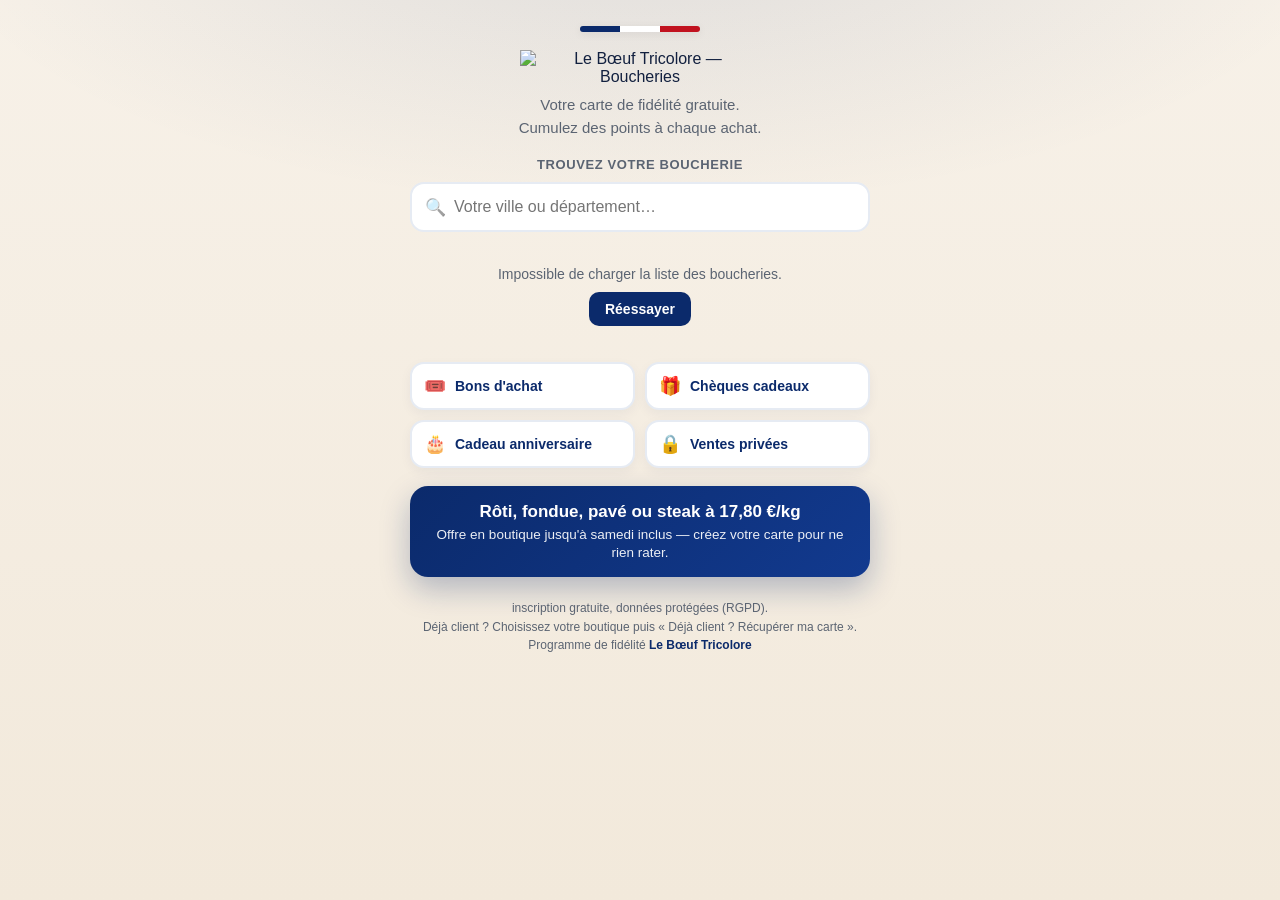
==== commit d5914970: "feat(selecteur): liste des boucheries pilotee par la base (rpc_app_boutiques) Remplace la liste code" ====
--- a/public/boeuf-tricolore.html
+++ b/public/boeuf-tricolore.html
@@ -79,6 +79,8 @@
   a.shop .go{color:var(--red);font-size:21px;font-weight:900;flex:0 0 auto}
   .hide{display:none !important}
   #noresult{display:none;text-align:center;color:var(--grey);font-size:14px;padding:6px 0 2px}
+  .state{text-align:center;color:var(--grey);font-size:14px;padding:20px 0}
+  .state button{border:0;background:var(--navy);color:#fff;border-radius:10px;padding:9px 16px;font-weight:700;cursor:pointer;margin-top:10px;font-size:14px}
   .foot{margin-top:22px;text-align:center;color:var(--grey);font-size:12px;line-height:1.55}
   .foot b{color:var(--navy)}
 </style>
@@ -100,58 +102,7 @@
       <button class="clr" id="clr" type="button" aria-label="Effacer">✕</button>
     </div>
 
-    <div id="list">
-    <details class="deptblock" data-dept="17 charente-maritime">
-      <summary class="dept"><span class="num">17</span><span class="nm">Charente-Maritime</span><span class="cnt">3</span><span class="chev">›</span></summary>
-      <div class="shops">
-        <a class="shop" data-town="rochefort" href="https://admin.my-foxengine.com/inscription.html?b=Rochefort">
-          <span class="pin">🥩</span><span class="t"><b>Rochefort</b><span>Créer ma carte de fidélité</span></span><span class="go">›</span>
-        </a>
-        <a class="shop" data-town="royan" href="https://admin.my-foxengine.com/inscription.html?b=Royan">
-          <span class="pin">🥩</span><span class="t"><b>Royan</b><span>Créer ma carte de fidélité</span></span><span class="go">›</span>
-        </a>
-        <a class="shop" data-town="saint-pierre oleron oléron" href="https://admin.my-foxengine.com/inscription.html?b=Saint-Pierre">
-          <span class="pin">🥩</span><span class="t"><b>Saint-Pierre</b><span>Créer ma carte de fidélité</span></span><span class="go">›</span>
-        </a>
-      </div>
-    </details>
-    <details class="deptblock" data-dept="37 indre-et-loire">
-      <summary class="dept"><span class="num">37</span><span class="nm">Indre-et-Loire</span><span class="cnt">1</span><span class="chev">›</span></summary>
-      <div class="shops">
-        <a class="shop" data-town="tours" href="https://admin.my-foxengine.com/inscription.html?b=Tours">
-          <span class="pin">🥩</span><span class="t"><b>Tours</b><span>Créer ma carte de fidélité</span></span><span class="go">›</span>
-        </a>
-      </div>
-    </details>
-    <details class="deptblock" data-dept="45 loiret">
-      <summary class="dept"><span class="num">45</span><span class="nm">Loiret</span><span class="cnt">3</span><span class="chev">›</span></summary>
-      <div class="shops">
-        <a class="shop" data-town="villemandeur montargis amilly" href="https://admin.my-foxengine.com/inscription.html?b=Villemandeur">
-          <span class="pin">🥩</span><span class="t"><b>Villemandeur</b><span>Créer ma carte de fidélité</span></span><span class="go">›</span>
-        </a>
-        <a class="shop" data-town="saran orleans orléans" href="https://admin.my-foxengine.com/inscription.html?b=Saran">
-          <span class="pin">🥩</span><span class="t"><b>Saran</b><span>Créer ma carte de fidélité</span></span><span class="go">›</span>
-        </a>
-        <a class="shop" data-town="bonnee bonnée sully" href="https://admin.my-foxengine.com/inscription.html?b=Bonnee">
-          <span class="pin">🥩</span><span class="t"><b>Bonnée</b><span>Créer ma carte de fidélité</span></span><span class="go">›</span>
-        </a>
-      </div>
-    </details>
-    <details class="deptblock" data-dept="89 yonne">
-      <summary class="dept"><span class="num">89</span><span class="nm">Yonne</span><span class="cnt">3</span><span class="chev">›</span></summary>
-      <div class="shops">
-        <a class="shop" data-town="paron sens" href="https://admin.my-foxengine.com/inscription.html?b=Paron">
-          <span class="pin">🥩</span><span class="t"><b>Paron</b><span>Créer ma carte de fidélité</span></span><span class="go">›</span>
-        </a>
-        <a class="shop" data-town="charny puisaye" href="https://admin.my-foxengine.com/inscription.html?b=Charny">
-          <span class="pin">🥩</span><span class="t"><b>Charny</b><span>Créer ma carte de fidélité</span></span><span class="go">›</span>
-        </a>
-        <a class="shop" data-town="joigny" href="https://admin.my-foxengine.com/inscription.html?b=Joigny">
-          <span class="pin">🥩</span><span class="t"><b>Joigny</b><span>Créer ma carte de fidélité</span></span><span class="go">›</span>
-        </a>
-      </div>
-    </details>
-    </div>
+    <div id="list"><div class="state">Chargement des boucheries…</div></div>
     <div id="noresult">Aucune boucherie trouvée. Essayez une autre ville ou département.</div>
 
     <ul class="perks">
@@ -175,11 +126,74 @@
 
 <script>
 (function(){
-  var q=document.getElementById('q'), clr=document.getElementById('clr'),
-      sbox=document.getElementById('sbox'), nores=document.getElementById('noresult'),
-      blocks=[].slice.call(document.querySelectorAll('.deptblock'));
-  var suppress=false;
+  var SB_URL='https://cxbyblnzlivnadyhdwtz.supabase.co/rest/v1/rpc/rpc_app_boutiques';
+  var SB_KEY='sb_publishable_XjTXt9N9A-zBhu6lZfrxXw_Hxwfi3wp';
+  var INSCR='https://admin.my-foxengine.com/inscription.html?b=';
+  var CACHE='fe_boutiques_app_v1';
+  var DEPTS={
+    "01":"Ain","02":"Aisne","03":"Allier","04":"Alpes-de-Haute-Provence","05":"Hautes-Alpes",
+    "06":"Alpes-Maritimes","07":"Ardèche","08":"Ardennes","09":"Ariège","10":"Aube","11":"Aude",
+    "12":"Aveyron","13":"Bouches-du-Rhône","14":"Calvados","15":"Cantal","16":"Charente",
+    "17":"Charente-Maritime","18":"Cher","19":"Corrèze","2A":"Corse-du-Sud","2B":"Haute-Corse",
+    "21":"Côte-d'Or","22":"Côtes-d'Armor","23":"Creuse","24":"Dordogne","25":"Doubs","26":"Drôme",
+    "27":"Eure","28":"Eure-et-Loir","29":"Finistère","30":"Gard","31":"Haute-Garonne","32":"Gers",
+    "33":"Gironde","34":"Hérault","35":"Ille-et-Vilaine","36":"Indre","37":"Indre-et-Loire",
+    "38":"Isère","39":"Jura","40":"Landes","41":"Loir-et-Cher","42":"Loire","43":"Haute-Loire",
+    "44":"Loire-Atlantique","45":"Loiret","46":"Lot","47":"Lot-et-Garonne","48":"Lozère",
+    "49":"Maine-et-Loire","50":"Manche","51":"Marne","52":"Haute-Marne","53":"Mayenne",
+    "54":"Meurthe-et-Moselle","55":"Meuse","56":"Morbihan","57":"Moselle","58":"Nièvre","59":"Nord",
+    "60":"Oise","61":"Orne","62":"Pas-de-Calais","63":"Puy-de-Dôme","64":"Pyrénées-Atlantiques",
+    "65":"Hautes-Pyrénées","66":"Pyrénées-Orientales","67":"Bas-Rhin","68":"Haut-Rhin","69":"Rhône",
+    "70":"Haute-Saône","71":"Saône-et-Loire","72":"Sarthe","73":"Savoie","74":"Haute-Savoie",
+    "75":"Paris","76":"Seine-Maritime","77":"Seine-et-Marne","78":"Yvelines","79":"Deux-Sèvres",
+    "80":"Somme","81":"Tarn","82":"Tarn-et-Garonne","83":"Var","84":"Vaucluse","85":"Vendée",
+    "86":"Vienne","87":"Haute-Vienne","88":"Vosges","89":"Yonne","90":"Territoire de Belfort",
+    "91":"Essonne","92":"Hauts-de-Seine","93":"Seine-Saint-Denis","94":"Val-de-Marne","95":"Val-d'Oise",
+    "971":"Guadeloupe","972":"Martinique","973":"Guyane","974":"La Réunion","976":"Mayotte"
+  };
+
+  var listEl=document.getElementById('list'),
+      q=document.getElementById('q'), clr=document.getElementById('clr'),
+      sbox=document.getElementById('sbox'), nores=document.getElementById('noresult');
+  var blocks=[], suppress=false;
+
   function norm(s){return (s||'').toLowerCase().normalize('NFD').replace(/[̀-ͯ]/g,'');}
+  function esc(s){return String(s==null?'':s).replace(/[&<>"]/g,function(c){return ({'&':'&amp;','<':'&lt;','>':'&gt;','"':'&quot;'})[c];});}
+  function deptOf(cp){
+    cp=String(cp||'').trim();
+    if(/^97[1-6]/.test(cp)) return cp.slice(0,3);
+    if(/^20\d{3}$/.test(cp)) return (parseInt(cp,10)<20200?'2A':'2B');
+    return cp.slice(0,2)||'??';
+  }
+
+  function render(data){
+    var groups={};
+    (data||[]).forEach(function(b){ var d=deptOf(b.cp); (groups[d]=groups[d]||[]).push(b); });
+    var keys=Object.keys(groups).sort(function(a,b){ return a.localeCompare(b,'fr',{numeric:true}); });
+    if(!keys.length){ listEl.innerHTML='<div class="state">Aucune boucherie disponible pour le moment.</div>'; blocks=[]; return; }
+    var html='';
+    keys.forEach(function(d){
+      var nm=DEPTS[d]||('Département '+d), shops=groups[d], dataDept=norm(d+' '+nm);
+      html+='<details class="deptblock" data-dept="'+esc(dataDept)+'">'
+        +'<summary class="dept"><span class="num">'+esc(d)+'</span><span class="nm">'+esc(nm)+'</span><span class="cnt">'+shops.length+'</span><span class="chev">›</span></summary>'
+        +'<div class="shops">';
+      shops.forEach(function(b){
+        var town=norm((b.ville||'')+' '+(b.alias||''));
+        html+='<a class="shop" data-town="'+esc(town)+'" href="'+INSCR+encodeURIComponent(b.id)+'">'
+          +'<span class="pin">🥩</span><span class="t"><b>'+esc(b.ville||b.id)+'</b><span>Créer ma carte de fidélité</span></span><span class="go">›</span></a>';
+      });
+      html+='</div></details>';
+    });
+    listEl.innerHTML=html;
+    blocks=[].slice.call(listEl.querySelectorAll('.deptblock'));
+    blocks.forEach(function(bl){
+      bl.addEventListener('toggle', function(){
+        if(bl.open && !suppress){ blocks.forEach(function(o){ if(o!==bl) o.open=false; }); }
+      });
+    });
+    apply();
+  }
+
   function apply(){
     suppress=true;
     var v=norm(q.value.trim());
@@ -198,19 +212,32 @@
       if(v===''){ bl.classList.remove('hide'); bl.open=false; anyBlock=true; }
       else { var show=vis>0; bl.classList.toggle('hide', !show); bl.open=show; if(show) anyBlock=true; }
     });
-    nores.style.display = (v!=='' && !anyBlock) ? 'block' : 'none';
+    nores.style.display = (v!=='' && !anyBlock && blocks.length) ? 'block' : 'none';
     suppress=false;
   }
-  blocks.forEach(function(bl){
-    bl.addEventListener('toggle', function(){
-      if(bl.open && !suppress){
-        blocks.forEach(function(o){ if(o!==bl) o.open=false; });
-      }
-    });
-  });
+
   q.addEventListener('input', apply);
   clr.addEventListener('click', function(){ q.value=''; apply(); q.focus(); });
-  apply();
+
+  function load(){
+    listEl.innerHTML='<div class="state">Chargement des boucheries…</div>';
+    fetch(SB_URL,{ method:'POST', headers:{ 'Content-Type':'application/json','apikey':SB_KEY,'Authorization':'Bearer '+SB_KEY }, body:'{}' })
+      .then(function(r){ return r.json(); })
+      .then(function(d){
+        if(!Array.isArray(d)) throw new Error('bad');
+        try{ localStorage.setItem(CACHE, JSON.stringify(d)); }catch(e){}
+        render(d);
+      })
+      .catch(function(){
+        var cached=null; try{ cached=JSON.parse(localStorage.getItem(CACHE)||'null'); }catch(e){}
+        if(cached && cached.length){ render(cached); }
+        else {
+          listEl.innerHTML='<div class="state">Impossible de charger la liste des boucheries.<br><button id="retry" type="button">Réessayer</button></div>';
+          var rb=document.getElementById('retry'); if(rb) rb.onclick=load;
+        }
+      });
+  }
+  load();
 })();
 </script>
 </body>
